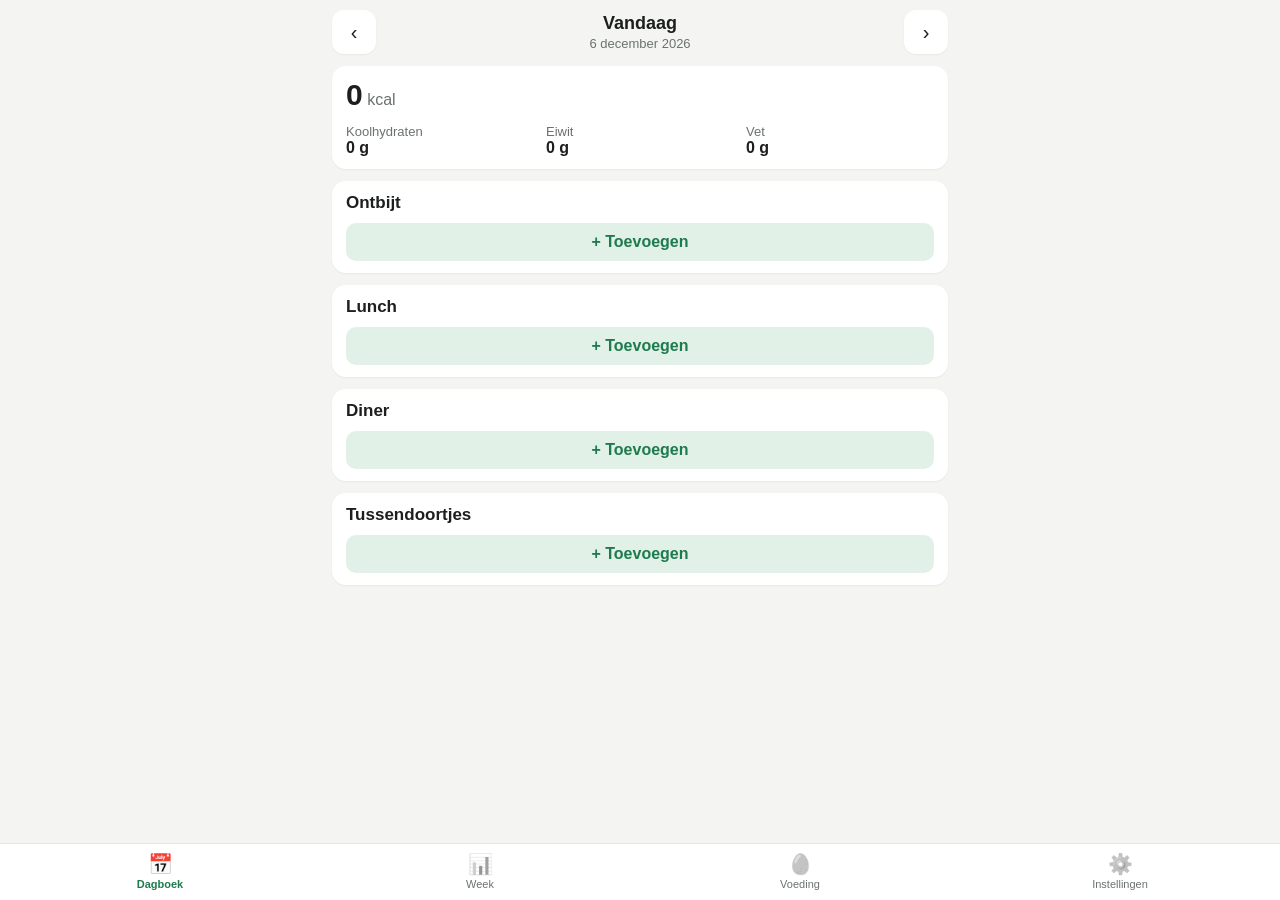
==== index.html @ 7380c4ce "Voedingsdagboek als installeerbare web-app Dagboek per maaltijd met totalen, zoeken, recent en favor" ====
<!doctype html>
<html lang="nl">
<head>
  <meta charset="utf-8">
  <meta name="viewport" content="width=device-width, initial-scale=1, viewport-fit=cover">
  <title>Voeding</title>
  <meta name="theme-color" content="#1f7a4d">
  <meta name="apple-mobile-web-app-capable" content="yes">
  <meta name="mobile-web-app-capable" content="yes">
  <meta name="apple-mobile-web-app-status-bar-style" content="default">
  <meta name="apple-mobile-web-app-title" content="Voeding">
  <link rel="manifest" href="manifest.webmanifest">
  <link rel="icon" href="icons/icon-192.png">
  <link rel="apple-touch-icon" href="icons/apple-touch-icon.png">
  <link rel="stylesheet" href="style.css">
</head>
<body>
  <main id="view"></main>

  <nav class="tabbar">
    <button data-tab="dag" class="active"><span class="ti">📅</span>Dagboek</button>
    <button data-tab="week"><span class="ti">📊</span>Week</button>
    <button data-tab="voeding"><span class="ti">🥚</span>Voeding</button>
    <button data-tab="instellingen"><span class="ti">⚙️</span>Instellingen</button>
  </nav>

  <div id="sheet" class="sheet hidden"></div>
  <div id="toast" class="toast hidden"></div>

  <script src="foods.js"></script>
  <script src="app.js"></script>
</body>
</html>
---- style.css ----
:root {
  --bg: #f4f5f2;
  --card: #ffffff;
  --text: #1c1f1d;
  --muted: #6b726d;
  --line: #e3e6e1;
  --accent: #1f7a4d;
  --accent-soft: #e2f1e8;
  --danger: #c0392b;
  --c-kcal: #1f7a4d;
  --c-carb: #d08a1e;
  --c-prot: #2f6fb5;
  --c-fat: #a2489c;
  --over: #c0392b;
}
@media (prefers-color-scheme: dark) {
  :root {
    --bg: #121413;
    --card: #1c1f1d;
    --text: #eceeea;
    --muted: #9aa29c;
    --line: #2c302d;
    --accent: #3fb57a;
    --accent-soft: #1d3328;
    --c-kcal: #3fb57a;
    --c-carb: #e6a640;
    --c-prot: #5b9be0;
    --c-fat: #c975c2;
    --over: #ef6b5d;
  }
}

* { box-sizing: border-box; }
html, body { margin: 0; padding: 0; }
body {
  font-family: -apple-system, BlinkMacSystemFont, "Segoe UI", Roboto, Helvetica, Arial, sans-serif;
  background: var(--bg);
  color: var(--text);
  font-size: 16px;
  -webkit-tap-highlight-color: transparent;
  padding-bottom: calc(70px + env(safe-area-inset-bottom));
}
button, input, select { font: inherit; color: inherit; }
button { cursor: pointer; }

#view { max-width: 640px; margin: 0 auto; padding: calc(10px + env(safe-area-inset-top)) 12px 16px; }

h1 { font-size: 22px; margin: 6px 4px 12px; }
h2 { font-size: 17px; margin: 0; }
.muted { color: var(--muted); }
.small { font-size: 13px; }

.card {
  background: var(--card);
  border-radius: 14px;
  padding: 12px 14px;
  margin-bottom: 12px;
  box-shadow: 0 1px 2px rgba(0,0,0,.05);
}

/* Datumbalk */
.datebar { display: flex; align-items: center; justify-content: space-between; margin-bottom: 12px; }
.datebar .label { text-align: center; flex: 1; position: relative; }
.datebar .label strong { display: block; font-size: 18px; }
.datebar input[type=date] { position: absolute; inset: 0; opacity: 0; width: 100%; }
.iconbtn {
  background: var(--card); border: none; border-radius: 12px;
  width: 44px; height: 44px; font-size: 20px; box-shadow: 0 1px 2px rgba(0,0,0,.05);
}

/* Totalen */
.totals .kcal-row { display: flex; justify-content: space-between; align-items: baseline; }
.totals .kcal-big { font-size: 30px; font-weight: 700; }
.bar { height: 8px; border-radius: 4px; background: var(--line); overflow: hidden; margin: 6px 0 2px; }
.bar > span { display: block; height: 100%; border-radius: 4px; }
.bar.over > span { background: var(--over) !important; }
.macros { display: grid; grid-template-columns: repeat(3, 1fr); gap: 12px; margin-top: 12px; }
.macro .name { font-size: 13px; color: var(--muted); }
.macro .val { font-weight: 600; }

/* Maaltijden */
.meal-head { display: flex; justify-content: space-between; align-items: center; gap: 8px; }
.meal-head .sum { font-size: 13px; color: var(--muted); text-align: right; }
.entries { list-style: none; margin: 8px 0 0; padding: 0; }
.entries li {
  display: flex; justify-content: space-between; align-items: center; gap: 10px;
  padding: 10px 0; border-top: 1px solid var(--line);
}
.entries li .e-name { font-weight: 500; }
.entries li .e-sub { font-size: 13px; color: var(--muted); }
.entries li .e-kcal { font-weight: 600; white-space: nowrap; }
.meal-actions { display: flex; gap: 8px; margin-top: 10px; }
.btn {
  border: none; border-radius: 10px; padding: 10px 14px; background: var(--accent-soft); color: var(--accent);
  font-weight: 600;
}
.btn.primary { background: var(--accent); color: #fff; }
.btn.danger { background: transparent; color: var(--danger); }
.btn.ghost { background: transparent; color: var(--muted); }
.btn.block { width: 100%; padding: 14px; font-size: 17px; }
.btn.grow { flex: 1; }

/* Lijsten */
.list { list-style: none; margin: 0; padding: 0; }
.list li {
  display: flex; align-items: center; justify-content: space-between; gap: 10px;
  padding: 12px 2px; border-bottom: 1px solid var(--line);
}
.list li:last-child { border-bottom: none; }
.list .f-name { font-weight: 500; }
.list .f-sub { font-size: 13px; color: var(--muted); }
.list .f-main { flex: 1; min-width: 0; }
.star { background: none; border: none; font-size: 22px; padding: 4px 6px; color: var(--muted); }
.star.on { color: #e0a800; }

.search {
  width: 100%; padding: 12px 14px; border-radius: 12px; border: 1px solid var(--line);
  background: var(--card); font-size: 17px;
}
.seg { display: flex; background: var(--line); border-radius: 10px; padding: 3px; margin: 10px 0; }
.seg button { flex: 1; border: none; background: transparent; padding: 8px; border-radius: 8px; font-size: 14px; }
.seg button.active { background: var(--card); font-weight: 600; box-shadow: 0 1px 2px rgba(0,0,0,.08); }

/* Formulieren */
label.field { display: block; margin-bottom: 12px; }
label.field span { display: block; font-size: 13px; color: var(--muted); margin-bottom: 4px; }
label.field input, label.field select {
  width: 100%; padding: 12px; border-radius: 10px; border: 1px solid var(--line); background: var(--card); font-size: 17px;
}
.row2 { display: grid; grid-template-columns: 1fr 1fr; gap: 10px; }
.preview { display: grid; grid-template-columns: repeat(4, 1fr); text-align: center; gap: 6px; margin: 10px 0 16px; }
.preview .v { font-size: 20px; font-weight: 700; }
.preview .l { font-size: 12px; color: var(--muted); }

/* Bottom sheet / volledig scherm */
.sheet {
  position: fixed; inset: 0; background: var(--bg); z-index: 20; overflow-y: auto;
  padding: calc(10px + env(safe-area-inset-top)) 12px calc(24px + env(safe-area-inset-bottom));
}
.sheet .inner { max-width: 640px; margin: 0 auto; }
.sheet-head { display: flex; align-items: center; justify-content: space-between; gap: 10px; margin-bottom: 12px; }
.sheet-head h2 { flex: 1; text-align: center; font-size: 17px; }
.sheet-head .btn { min-width: 70px; }
.hidden { display: none !important; }

/* Tabbar */
.tabbar {
  position: fixed; left: 0; right: 0; bottom: 0; z-index: 10;
  display: flex; background: var(--card); border-top: 1px solid var(--line);
  padding-bottom: env(safe-area-inset-bottom);
}
.tabbar button {
  flex: 1; border: none; background: none; padding: 8px 0 10px; font-size: 11px; color: var(--muted);
  display: flex; flex-direction: column; align-items: center; gap: 2px;
}
.tabbar button .ti { font-size: 20px; filter: grayscale(1); opacity: .7; }
.tabbar button.active { color: var(--accent); font-weight: 600; }
.tabbar button.active .ti { filter: none; opacity: 1; }

/* Week */
.week-table { width: 100%; border-collapse: collapse; font-size: 14px; }
.week-table th, .week-table td { padding: 8px 4px; text-align: right; border-bottom: 1px solid var(--line); }
.week-table th:first-child, .week-table td:first-child { text-align: left; }
.week-table tr.today td { font-weight: 700; }
.week-table tr.avg td { font-weight: 700; border-bottom: none; }
.week-table td.over { color: var(--over); }
.chart { display: flex; align-items: flex-end; gap: 8px; height: 140px; padding-top: 10px; position: relative; }
.chart .col { flex: 1; display: flex; flex-direction: column; align-items: center; height: 100%; justify-content: flex-end; }
.chart .b { width: 100%; max-width: 34px; background: var(--c-kcal); border-radius: 6px 6px 2px 2px; min-height: 2px; }
.chart .b.over { background: var(--over); }
.chart .d { font-size: 12px; color: var(--muted); margin-top: 4px; }
.chart .goal { position: absolute; left: 0; right: 0; border-top: 2px dashed var(--muted); opacity: .5; }

.toast {
  position: fixed; left: 50%; bottom: calc(84px + env(safe-area-inset-bottom)); transform: translateX(-50%);
  background: #222; color: #fff; padding: 10px 16px; border-radius: 20px; z-index: 40; font-size: 14px;
  max-width: 90vw; text-align: center;
}
.empty { text-align: center; color: var(--muted); padding: 20px 0; }
.tag { display: inline-block; font-size: 11px; padding: 1px 6px; border-radius: 6px; background: var(--accent-soft); color: var(--accent); margin-left: 6px; vertical-align: middle; }
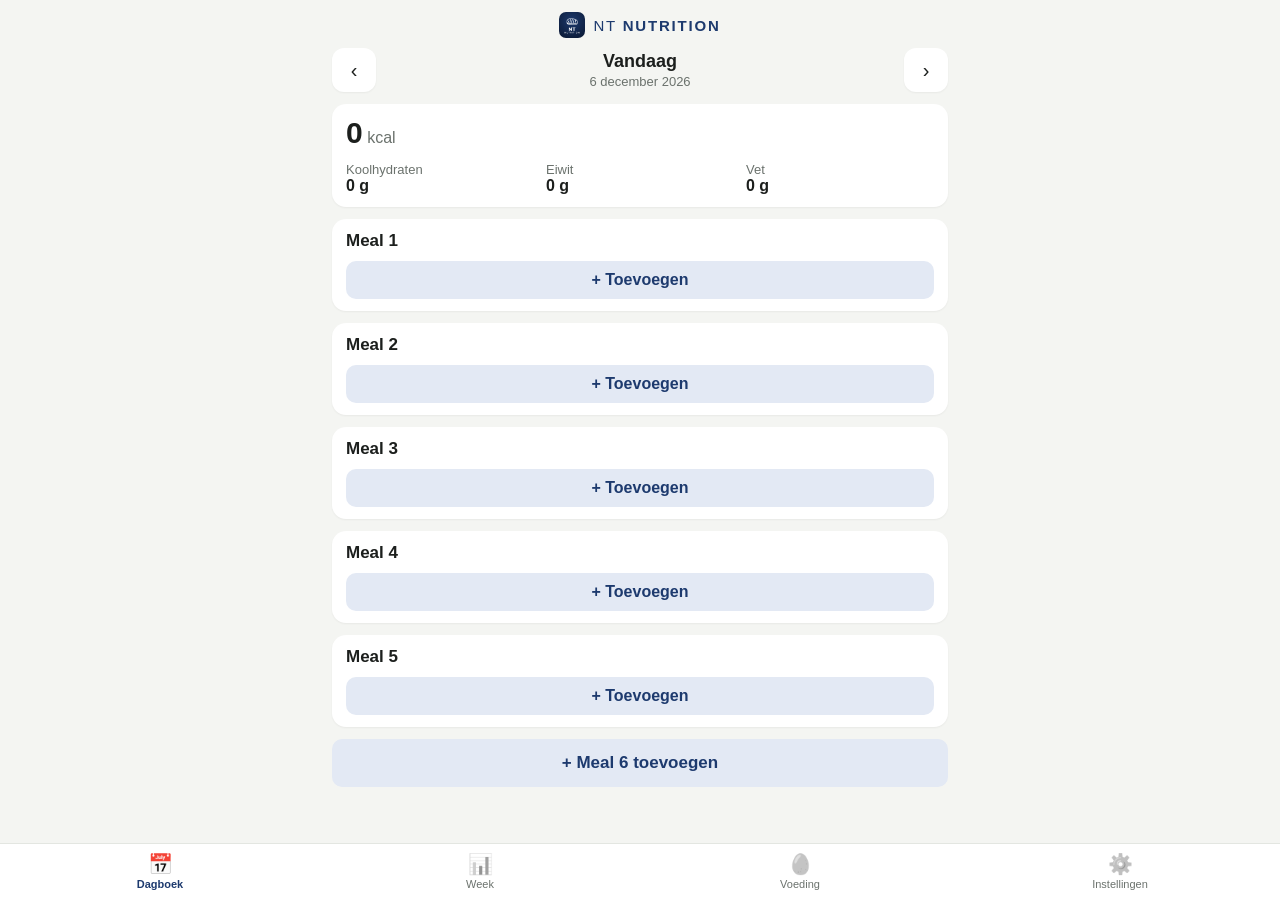
==== commit 583e702e: "NT Nutrition v0.2: icoon, 5 meals, favorieten, slim zoeken en macro-groep - Nieuw app-icoon (steak, " ====
--- a/index.html
+++ b/index.html
@@ -3,12 +3,12 @@
 <head>
   <meta charset="utf-8">
   <meta name="viewport" content="width=device-width, initial-scale=1, viewport-fit=cover">
-  <title>Voeding</title>
-  <meta name="theme-color" content="#1f7a4d">
+  <title>NT Nutrition</title>
+  <meta name="theme-color" content="#0b1a36">
   <meta name="apple-mobile-web-app-capable" content="yes">
   <meta name="mobile-web-app-capable" content="yes">
   <meta name="apple-mobile-web-app-status-bar-style" content="default">
-  <meta name="apple-mobile-web-app-title" content="Voeding">
+  <meta name="apple-mobile-web-app-title" content="NT Nutrition">
   <link rel="manifest" href="manifest.webmanifest">
   <link rel="icon" href="icons/icon-192.png">
   <link rel="apple-touch-icon" href="icons/apple-touch-icon.png">
--- a/style.css
+++ b/style.css
@@ -4,8 +4,8 @@
   --text: #1c1f1d;
   --muted: #6b726d;
   --line: #e3e6e1;
-  --accent: #1f7a4d;
-  --accent-soft: #e2f1e8;
+  --accent: #1d3a6e;
+  --accent-soft: #e3e9f4;
   --danger: #c0392b;
   --c-kcal: #1f7a4d;
   --c-carb: #d08a1e;
@@ -20,8 +20,8 @@
     --text: #eceeea;
     --muted: #9aa29c;
     --line: #2c302d;
-    --accent: #3fb57a;
-    --accent-soft: #1d3328;
+    --accent: #7fa6ec;
+    --accent-soft: #1c2840;
     --c-kcal: #3fb57a;
     --c-carb: #e6a640;
     --c-prot: #5b9be0;
@@ -178,3 +178,14 @@
 }
 .empty { text-align: center; color: var(--muted); padding: 20px 0; }
 .tag { display: inline-block; font-size: 11px; padding: 1px 6px; border-radius: 6px; background: var(--accent-soft); color: var(--accent); margin-left: 6px; vertical-align: middle; }
+
+/* Merk */
+.brand { display: flex; align-items: center; justify-content: center; gap: 8px; margin: 2px 0 10px; font-size: 15px; letter-spacing: .12em; text-transform: uppercase; color: var(--accent); }
+.brand img { width: 26px; height: 26px; border-radius: 7px; }
+.brand b { font-weight: 700; }
+
+/* Macro-groep */
+.dom { display: inline-block; margin-top: 4px; font-size: 11px; font-weight: 600; padding: 2px 8px; border-radius: 999px; color: #fff; }
+.dom-carb { background: var(--c-carb); }
+.dom-protein { background: var(--c-prot); }
+.dom-fat { background: var(--c-fat); }
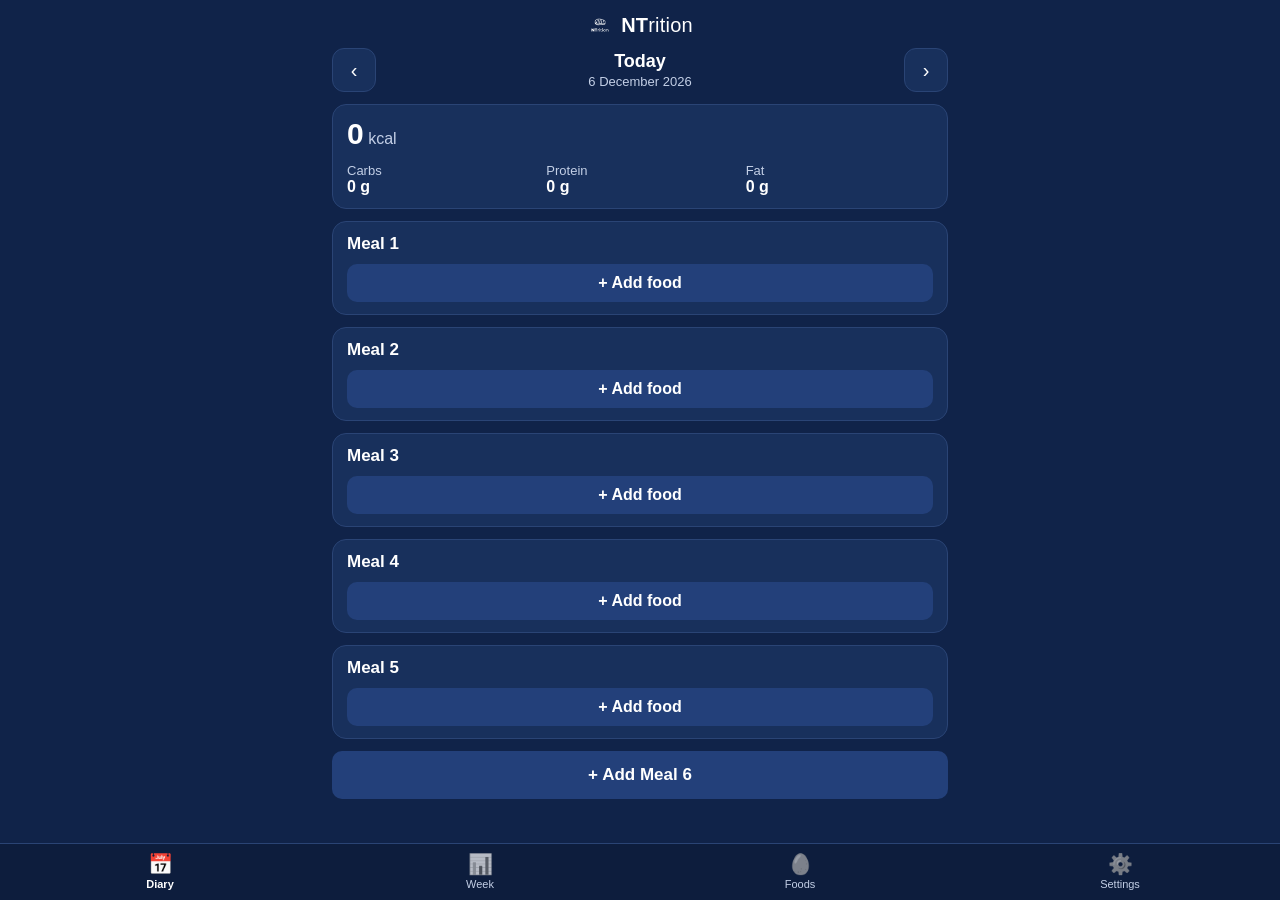
==== commit 5c1f47e5: "NTrition v0.3: nieuw logo, marineblauw thema, Engelse UI en macro-rangschikking per meal - Gekozen N" ====
--- a/index.html
+++ b/index.html
@@ -1,14 +1,14 @@
 <!doctype html>
-<html lang="nl">
+<html lang="en">
 <head>
   <meta charset="utf-8">
   <meta name="viewport" content="width=device-width, initial-scale=1, viewport-fit=cover">
-  <title>NT Nutrition</title>
-  <meta name="theme-color" content="#0b1a36">
+  <title>NTrition</title>
+  <meta name="theme-color" content="#102349">
   <meta name="apple-mobile-web-app-capable" content="yes">
   <meta name="mobile-web-app-capable" content="yes">
-  <meta name="apple-mobile-web-app-status-bar-style" content="default">
-  <meta name="apple-mobile-web-app-title" content="NT Nutrition">
+  <meta name="apple-mobile-web-app-status-bar-style" content="black-translucent">
+  <meta name="apple-mobile-web-app-title" content="NTrition">
   <link rel="manifest" href="manifest.webmanifest">
   <link rel="icon" href="icons/icon-192.png">
   <link rel="apple-touch-icon" href="icons/apple-touch-icon.png">
@@ -18,10 +18,10 @@
   <main id="view"></main>
 
   <nav class="tabbar">
-    <button data-tab="dag" class="active"><span class="ti">📅</span>Dagboek</button>
+    <button data-tab="dag" class="active"><span class="ti">📅</span>Diary</button>
     <button data-tab="week"><span class="ti">📊</span>Week</button>
-    <button data-tab="voeding"><span class="ti">🥚</span>Voeding</button>
-    <button data-tab="instellingen"><span class="ti">⚙️</span>Instellingen</button>
+    <button data-tab="voeding"><span class="ti">🥚</span>Foods</button>
+    <button data-tab="instellingen"><span class="ti">⚙️</span>Settings</button>
   </nav>
 
   <div id="sheet" class="sheet hidden"></div>
--- a/style.css
+++ b/style.css
@@ -1,33 +1,19 @@
 :root {
-  --bg: #f4f5f2;
-  --card: #ffffff;
-  --text: #1c1f1d;
-  --muted: #6b726d;
-  --line: #e3e6e1;
-  --accent: #1d3a6e;
-  --accent-soft: #e3e9f4;
-  --danger: #c0392b;
-  --c-kcal: #1f7a4d;
-  --c-carb: #d08a1e;
-  --c-prot: #2f6fb5;
-  --c-fat: #a2489c;
-  --over: #c0392b;
-}
-@media (prefers-color-scheme: dark) {
-  :root {
-    --bg: #121413;
-    --card: #1c1f1d;
-    --text: #eceeea;
-    --muted: #9aa29c;
-    --line: #2c302d;
-    --accent: #7fa6ec;
-    --accent-soft: #1c2840;
-    --c-kcal: #3fb57a;
-    --c-carb: #e6a640;
-    --c-prot: #5b9be0;
-    --c-fat: #c975c2;
-    --over: #ef6b5d;
-  }
+  /* NTrition: marineblauw met helder wit, fris en bijna klinisch */
+  --bg: #102349;
+  --card: #18305c;
+  --text: #ffffff;
+  --muted: #c3cfe6;
+  --line: #2a4475;
+  --accent: #8cc8ff;
+  --accent-soft: #23407a;
+  --danger: #ff8a80;
+  --c-kcal: #8cc8ff;
+  --c-carb: #f2b24c;
+  --c-prot: #5fb0ff;
+  --c-fat: #d18ce0;
+  --over: #ff8a80;
+  color-scheme: dark;
 }
 
 * { box-sizing: border-box; }
@@ -37,6 +23,8 @@
   background: var(--bg);
   color: var(--text);
   font-size: 16px;
+  font-weight: 500;
+  -webkit-font-smoothing: antialiased;
   -webkit-tap-highlight-color: transparent;
   padding-bottom: calc(70px + env(safe-area-inset-bottom));
 }
@@ -189,3 +177,34 @@
 .dom-carb { background: var(--c-carb); }
 .dom-protein { background: var(--c-prot); }
 .dom-fat { background: var(--c-fat); }
+
+/* Dikkere, duidelijkere witte tekst */
+h1, h2, .kcal-big, .e-kcal, .macro .val, .preview .v { font-weight: 800; }
+.entries li .e-name, .list .f-name { font-weight: 650; }
+.btn { color: #fff; }
+.btn.primary { background: #ffffff; color: #102349; }
+.btn.ghost { color: var(--muted); }
+.btn.danger { color: var(--danger); }
+.card { box-shadow: none; border: 1px solid var(--line); }
+.iconbtn { box-shadow: none; border: 1px solid var(--line); color: #fff; }
+.search, label.field input, label.field select { background: #0d1d3d; color: #fff; border-color: var(--line); }
+.search::placeholder, input::placeholder { color: #8fa1c4; }
+.tabbar { background: #0d1d3d; border-top-color: var(--line); }
+.tabbar button { color: var(--muted); }
+.tabbar button.active { color: #fff; }
+.seg { background: #0d1d3d; }
+.seg button { color: var(--muted); }
+.seg button.active { background: var(--card); color: #fff; }
+.brand { color: #fff; text-transform: none; letter-spacing: .01em; font-size: 20px; font-weight: 500; }
+.brand b { font-weight: 800; }
+.tag { background: var(--accent-soft); color: #fff; }
+.toast { background: #fff; color: #102349; font-weight: 600; }
+.dom { color: #102349; }
+.dom-sm { font-size: 10px; padding: 1px 7px; margin: 0 0 0 4px; vertical-align: 2px; }
+
+/* Rangschikking van de macro's per meal */
+.ranking { margin-top: 8px; display: grid; gap: 4px; }
+.rank-row { display: flex; align-items: center; gap: 8px; font-size: 13px; color: var(--muted); }
+.rank-row .dot { width: 10px; height: 10px; border-radius: 50%; display: inline-block; }
+.rank-row .pct { margin-left: auto; font-variant-numeric: tabular-nums; }
+.rank-row.top { color: #fff; font-weight: 700; font-size: 14px; }
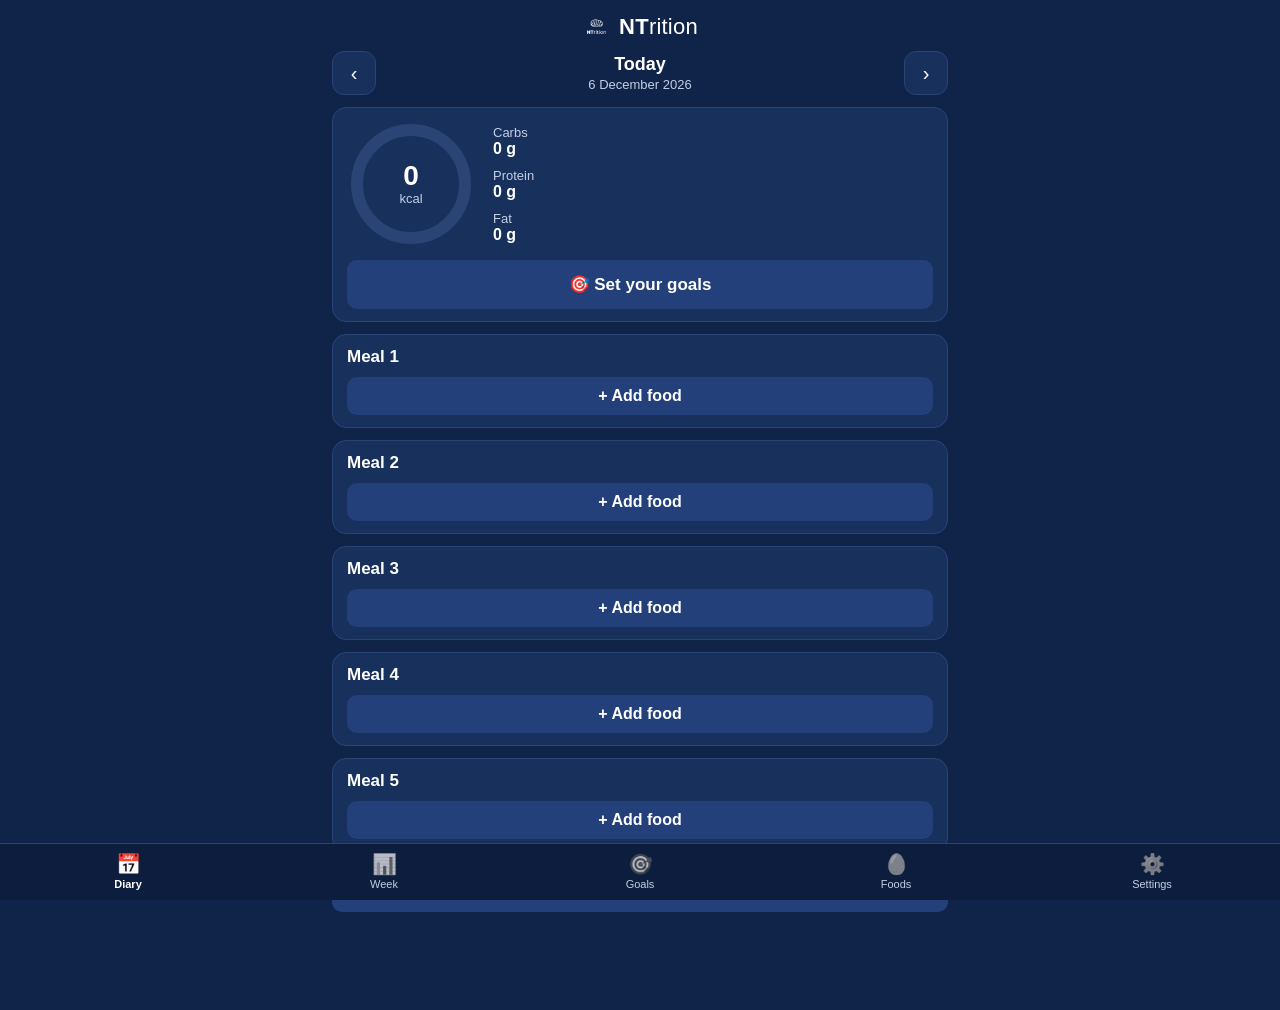
==== commit 5e69eab6: "NTrition v0.4: Goals-tab, kcal-cirkel, groter logo en dikkere randen - Nieuw tabblad Goals: Carbs/Pr" ====
--- a/index.html
+++ b/index.html
@@ -20,6 +20,7 @@
   <nav class="tabbar">
     <button data-tab="dag" class="active"><span class="ti">📅</span>Diary</button>
     <button data-tab="week"><span class="ti">📊</span>Week</button>
+    <button data-tab="goals"><span class="ti">🎯</span>Goals</button>
     <button data-tab="voeding"><span class="ti">🥚</span>Foods</button>
     <button data-tab="instellingen"><span class="ti">⚙️</span>Settings</button>
   </nav>
--- a/style.css
+++ b/style.css
@@ -185,8 +185,8 @@
 .btn.primary { background: #ffffff; color: #102349; }
 .btn.ghost { color: var(--muted); }
 .btn.danger { color: var(--danger); }
-.card { box-shadow: none; border: 1px solid var(--line); }
-.iconbtn { box-shadow: none; border: 1px solid var(--line); color: #fff; }
+.card { box-shadow: none; border: 1.2px solid var(--line); }
+.iconbtn { box-shadow: none; border: 1.2px solid var(--line); color: #fff; }
 .search, label.field input, label.field select { background: #0d1d3d; color: #fff; border-color: var(--line); }
 .search::placeholder, input::placeholder { color: #8fa1c4; }
 .tabbar { background: #0d1d3d; border-top-color: var(--line); }
@@ -195,7 +195,8 @@
 .seg { background: #0d1d3d; }
 .seg button { color: var(--muted); }
 .seg button.active { background: var(--card); color: #fff; }
-.brand { color: #fff; text-transform: none; letter-spacing: .01em; font-size: 20px; font-weight: 500; }
+.brand { color: #fff; text-transform: none; letter-spacing: .01em; font-size: 22px; font-weight: 500; }
+.brand img { width: 29px; height: 29px; border-radius: 8px; }
 .brand b { font-weight: 800; }
 .tag { background: var(--accent-soft); color: #fff; }
 .toast { background: #fff; color: #102349; font-weight: 600; }
@@ -208,3 +209,25 @@
 .rank-row .dot { width: 10px; height: 10px; border-radius: 50%; display: inline-block; }
 .rank-row .pct { margin-left: auto; font-variant-numeric: tabular-nums; }
 .rank-row.top { color: #fff; font-weight: 700; font-size: 14px; }
+
+/* Kcal-cirkel in de dagkop */
+.totals-grid { display: flex; align-items: center; gap: 18px; }
+.ring { position: relative; width: 128px; height: 128px; flex: none; }
+.ring svg { display: block; }
+.ring-bg { fill: none; stroke: var(--line); stroke-width: 12; }
+.ring-fg { fill: none; stroke: var(--c-kcal); stroke-width: 12; stroke-linecap: round; transition: stroke-dashoffset .4s ease; }
+.ring-fg.over { stroke: var(--over); }
+.ring-text { position: absolute; inset: 0; display: flex; flex-direction: column; align-items: center; justify-content: center; text-align: center; line-height: 1.1; }
+.ring-text .kcal-big { font-size: 28px; }
+.macros-col { flex: 1; display: grid; gap: 10px; min-width: 0; }
+.kcal-left { margin-top: 12px; text-align: center; font-weight: 700; }
+.kcal-left.over { color: var(--over); }
+
+/* Goals */
+.goal-total { text-align: center; }
+.split { display: flex; height: 10px; border-radius: 5px; overflow: hidden; background: var(--line); margin-top: 12px; }
+.split span { display: block; height: 100%; }
+.goal-cols { display: grid; grid-template-columns: repeat(3, 1fr); gap: 10px; text-align: center; }
+.goal-col .gname { font-weight: 800; font-size: 17px; }
+.goal-col .gpct { font-size: 30px; font-weight: 800; margin: 6px 0 8px; font-variant-numeric: tabular-nums; }
+.gsel { width: 100%; padding: 12px 6px; border-radius: 12px; border: 1.2px solid var(--line); background: #0d1d3d; color: #fff; font-size: 18px; font-weight: 700; text-align: center; text-align-last: center; margin-bottom: 6px; }
